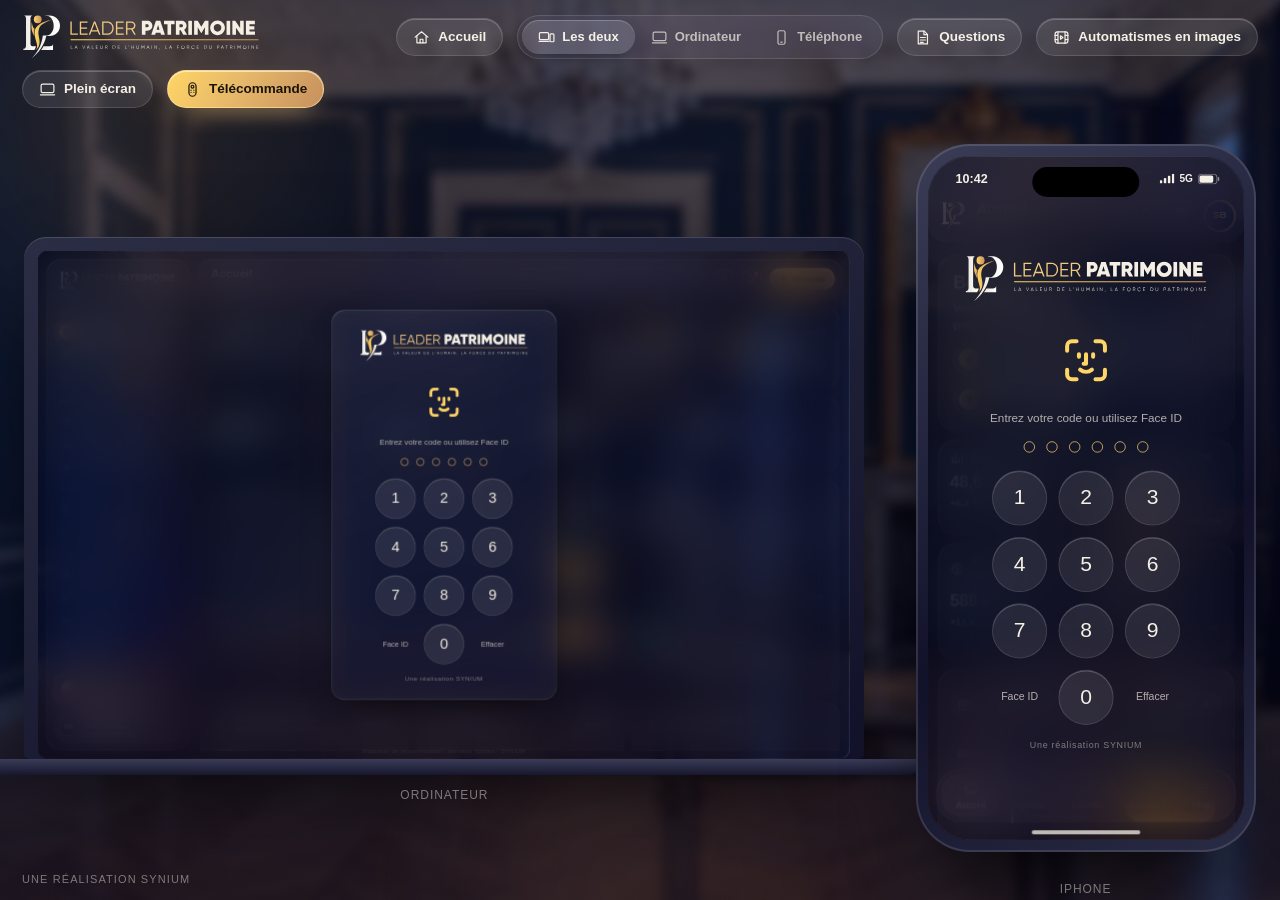
==== index.html @ 2cfa630f "Maquette de démonstration Leader Patrimoine" ====
<!doctype html>
<html lang="fr" data-theme="nuit">
<head>
  <meta charset="utf-8">
  <meta name="viewport" content="width=device-width, initial-scale=1">
  <meta name="robots" content="noindex, nofollow">
  <title>Leader Patrimoine · Votre cockpit</title>
  <link rel="icon" href="assets/mono.svg">
  <link rel="stylesheet" href="css/commun.css">
  <link rel="stylesheet" href="css/presentation.css">
</head>
<body>
  <div class="fond-vivant"><i></i><i></i><i></i><i></i></div>
  <div class="scene">
    <header class="barre">
      <button class="lien-logo" id="logo-accueil" title="Revenir à l'accueil"><img class="logo" id="logo" src="assets/logo-clair.svg" alt="Leader Patrimoine"></button>
      <div class="titre"><strong>Votre cockpit</strong>sur ordinateur et sur téléphone</div>
      <span class="espace"></span>
      <button class="btn" id="tout-accueil" title="Revenir à l'accueil sur les deux écrans"><span data-ico="accueil"></span>Accueil</button>
      <div class="segments" id="modes">
        <button data-mode="deux" class="actif"><span data-ico="ecran2"></span>Les deux</button>
        <button data-mode="pc"><span data-ico="ordinateur"></span>Ordinateur</button>
        <button data-mode="tel"><span data-ico="mobile"></span>Téléphone</button>
      </div>
      <a class="btn" href="questions.html" id="lien-questions" title="Les questions à poser à Serkan, réponses enregistrées toutes seules"><span data-ico="document"></span>Questions</a>
      <a class="btn" href="animations.html" id="lien-anim"><span data-ico="film"></span>Automatismes en images</a>
      <a class="btn" href="cockpit.html" target="_blank" rel="noopener"><span data-ico="ordinateur"></span>Plein écran</a>
      <button class="btn btn-or" id="ouvrir-tc"><span data-ico="telecommande"></span><span class="tc-libelle">Télécommande</span></button>
    </header>
    <main class="plateau" id="plateau" data-mode="deux">
      <div class="appareil portable" id="portable"><div class="ecran"><span class="camera"></span><iframe id="if-pc" title="Cockpit sur ordinateur" src="cockpit.html?ecran=pc&sync=1"></iframe></div><div class="legende-appareil">Ordinateur</div></div>
      <div class="appareil telephone" id="telephone"><div class="ecran"><span class="ilot"></span><iframe id="if-tel" title="Cockpit sur téléphone" src="cockpit.html?ecran=tel&sync=1"></iframe></div><div class="legende-appareil">iPhone</div></div>
    </main>
  </div>
  <aside class="tc verre" id="tc">
    <div class="tc-tete"><span class="tc-ico" data-ico="telecommande"></span><h2>Télécommande</h2><button class="btn btn-petit btn-or" id="fermer-tc" aria-label="Fermer la télécommande"><span data-ico="fermer"></span>Fermer</button></div>
    <p style="margin:0;color:var(--texte-2);font-size:12.5px">Pilote les deux écrans en même temps. Touche <b>T</b> pour ouvrir ou fermer.</p>
    <div id="tc-zone"></div>
  </aside>
  <div class="pied">UNE RÉALISATION SYNIUM</div>
  <script type="module">
    import { icone } from "./js/icones.js";
    import { monterTelecommande, ecouter, envoyer } from "./js/telecommande.js";
    document.querySelectorAll("[data-ico]").forEach((s) => (s.outerHTML = icone(s.dataset.ico)));

    const plateau = document.getElementById("plateau");
    const PC = { l: 1440, h: 900 };
    const TEL = { l: 390, h: 844 };
    function ajuster() {
      const mode = plateau.dataset.mode;
      const W = plateau.clientWidth - 60;
      const H = plateau.clientHeight - 70;
      const ifPc = document.getElementById("if-pc");
      const ifTel = document.getElementById("if-tel");
      // Échelle du téléphone : toute la hauteur disponible.
      const sTel = Math.min((H - 24) / TEL.h, mode === "tel" ? 1.1 : 1);
      const largeurTel = mode === "pc" ? 0 : TEL.l * sTel + 24 + 40;
      const sPc = Math.min((W - largeurTel - 28) / PC.l, (H - 30) / PC.h, 1);
      for (const [f, d, s] of [[ifPc, PC, sPc], [ifTel, TEL, sTel]]) {
        f.style.width = `${d.l}px`;
        f.style.height = `${d.h}px`;
        f.style.transform = `scale(${s})`;
        f.parentElement.style.width = `${d.l * s}px`;
        f.parentElement.style.height = `${d.h * s}px`;
      }
    }
    window.addEventListener("resize", ajuster);
    ajuster();
    // Toujours repartir de la page du code sur les deux écrans, même si le navigateur ressort la page de sa mémoire.
    window.addEventListener("pageshow", (e) => e.persisted && location.reload());

    document.getElementById("modes").addEventListener("click", (e) => {
      const b = e.target.closest("button");
      if (!b) return;
      document.querySelectorAll("#modes button").forEach((x) => x.classList.toggle("actif", x === b));
      plateau.dataset.mode = b.dataset.mode;
      ajuster();
    });

    const tc = document.getElementById("tc");
    monterTelecommande(document.getElementById("tc-zone"));
    const boutonTc = document.getElementById("ouvrir-tc");
    // Ouvrir / fermer : le bouton du haut change de texte pour qu'on sache toujours comment la refermer.
    function montrerTelecommande(ouverte) {
      // Sur ordinateur, la télécommande s'ouvre SOUS la barre du haut : le bouton qui l'a ouverte reste visible
      // et un second clic dessus la referme.
      const barre = document.querySelector(".barre").getBoundingClientRect();
      tc.style.top = innerWidth > 900 ? `${Math.round(barre.bottom) + 4}px` : "";
      tc.classList.toggle("ouverte", ouverte);
      boutonTc.querySelector(".tc-libelle").textContent = ouverte ? "Fermer la télécommande" : "Télécommande";
    }
    const basculer = () => montrerTelecommande(!tc.classList.contains("ouverte"));
    window.fermerTelecommande = () => montrerTelecommande(false);
    boutonTc.onclick = basculer;
    document.getElementById("fermer-tc").onclick = window.fermerTelecommande;
    // Un clic en dehors de la télécommande la referme (les écrans du cockpit le font de leur côté).
    document.addEventListener("pointerdown", (e) => {
      if (tc.classList.contains("ouverte") && !e.target.closest("#tc, #ouvrir-tc")) window.fermerTelecommande();
    });
    // Logo : retour à l'accueil du cockpit sur les deux écrans.
    // Logo et bouton « Accueil » : les deux écrans reviennent à l'accueil, tout ce qui était ouvert se ferme.
    const toutAccueil = () => {
      document.querySelector(".calque-anim")?.remove();
      window.fermerTelecommande?.();
      envoyer({ t: "aller", vue: "accueil" });
    };
    document.getElementById("logo-accueil").onclick = toutAccueil;
    document.getElementById("tout-accueil").onclick = toutAccueil;
    document.addEventListener("keydown", (e) => {
      if (e.key.toLowerCase() === "t" && !e.target.closest("input")) basculer();
      if (e.key === "Escape") {
        document.querySelector(".calque-anim")?.remove();
        window.fermerTelecommande();
      }
    });

    // Une animation demandée depuis un écran du cockpit s'ouvre par-dessus la présentation.
    function ouvrirAnimation(id) {
      document.querySelector(".calque-anim")?.remove();
      const c = document.createElement("div");
      c.className = "calque-anim";
      c.innerHTML = `<button class="btn btn-icone fermer" aria-label="Fermer">${icone("fermer")}</button><iframe src="animations.html?seul=1#${id}" title="Animation"></iframe>`;
      c.querySelector(".fermer").onclick = () => c.remove();
      document.body.append(c);
    }
    let derniere = 0;
    ecouter((m) => {
      if (m?.t === "theme") {
        document.documentElement.dataset.theme = m.v;
        document.getElementById("logo").src = `assets/${m.v === "jour" ? "logo" : "logo-clair"}.svg`;
      }
      if (m?.t === "ouvrir-animation" && Date.now() - derniere > 800) {
        derniere = Date.now();
        ouvrirAnimation(m.id);
      }
    });
  </script>
</body>
</html>
---- css/commun.css ----
/* Charte Leader Patrimoine : marine profond + or (dégradé du logo), matière « verre liquide ». */
:root {
  --or-1: #ffd565;
  --or-2: #c7905e;
  --or: #e6b86a;
  --or-degrade: linear-gradient(120deg, #ffd565 0%, #e6b86a 45%, #c7905e 100%);
  --marine: #0f112d;
  --police: "Segoe UI Variable Text", "Segoe UI", -apple-system, BlinkMacSystemFont, "SF Pro Text", "Helvetica Neue", Arial, sans-serif;
  --police-titre: "Segoe UI Variable Display", "Segoe UI", -apple-system, "SF Pro Display", "Helvetica Neue", Arial, sans-serif;
  --rayon: 24px;
  --rayon-m: 16px;
  --rayon-p: 11px;
  --ressort: cubic-bezier(0.22, 1.25, 0.36, 1);
  --doux: cubic-bezier(0.22, 0.8, 0.24, 1);

  /* Nuit (par défaut) */
  --fond: #05061a;
  --fond-2: #0b0d2a;
  --texte: #f5f0e6;
  --texte-2: rgba(245, 240, 230, 0.7);
  --texte-3: rgba(245, 240, 230, 0.46);
  --verre: rgba(255, 255, 255, 0.055);
  --verre-2: rgba(255, 255, 255, 0.09);
  --verre-3: rgba(255, 255, 255, 0.14);
  --verre-dense: rgba(18, 20, 52, 0.82);
  --lisere: rgba(255, 255, 255, 0.13);
  --lisere-haut: rgba(255, 255, 255, 0.22);
  --flou: blur(22px) saturate(1.7);
  --ombre: 0 24px 60px -28px rgba(0, 0, 0, 0.8), 0 2px 8px -4px rgba(0, 0, 0, 0.4);
  --or-texte: #f1c97f;
  --vert: #5ee6a0;
  --vert-doux: rgba(94, 230, 160, 0.14);
  --rouge: #ff8a8a;
  --rouge-doux: rgba(255, 138, 138, 0.14);
  --orange: #ffc46b;
  --orange-doux: rgba(255, 196, 107, 0.14);
  --bleu: #8cc8ff;
  --bleu-doux: rgba(140, 200, 255, 0.14);
  --violet: #b9a2ff;
  --violet-doux: rgba(185, 162, 255, 0.14);
  color-scheme: dark;
}

:root[data-theme="jour"] {
  --fond: #f1ece2;
  --fond-2: #e7e0d2;
  --texte: #11132f;
  --texte-2: rgba(17, 19, 47, 0.7);
  --texte-3: rgba(17, 19, 47, 0.48);
  --verre: rgba(255, 255, 255, 0.5);
  --verre-2: rgba(255, 255, 255, 0.66);
  --verre-3: rgba(255, 255, 255, 0.82);
  --verre-dense: rgba(252, 250, 245, 0.92);
  --lisere: rgba(255, 255, 255, 0.75);
  --lisere-haut: rgba(255, 255, 255, 0.95);
  --flou: blur(20px) saturate(1.8);
  --ombre: 0 22px 50px -26px rgba(15, 17, 45, 0.35), 0 2px 8px -4px rgba(15, 17, 45, 0.12);
  --or-texte: #9a6a2c;
  --vert: #14803f;
  --vert-doux: rgba(20, 128, 63, 0.1);
  --rouge: #c0362c;
  --rouge-doux: rgba(192, 54, 44, 0.1);
  --orange: #b0650d;
  --orange-doux: rgba(176, 101, 13, 0.11);
  --bleu: #1f6fb5;
  --bleu-doux: rgba(31, 111, 181, 0.1);
  --violet: #6b4fd0;
  --violet-doux: rgba(107, 79, 208, 0.1);
  color-scheme: light;
}

* { box-sizing: border-box; }
html, body { margin: 0; height: 100%; }
body {
  font-family: var(--police);
  color: var(--texte);
  background: var(--fond);
  font-size: 14px;
  line-height: 1.45;
  -webkit-font-smoothing: antialiased;
  -webkit-tap-highlight-color: transparent;
  overflow: hidden;
}
button, input, select, textarea { font: inherit; color: inherit; }
button { cursor: pointer; border: 0; background: none; padding: 0; }
a { color: inherit; }
.num { font-variant-numeric: tabular-nums; }
[hidden] { display: none !important; }

/* Fond vivant : taches d'or et de bleu nuit qui dérivent lentement sous le verre */
.fond-vivant { position: fixed; inset: 0; z-index: 0; overflow: hidden; pointer-events: none; background: radial-gradient(120% 90% at 50% 0%, var(--fond-2), var(--fond) 70%); }
.fond-vivant i { position: absolute; border-radius: 50%; filter: blur(70px); opacity: 0.55; animation: deriver 26s ease-in-out infinite alternate; }
.fond-vivant i:nth-child(1) { width: 46vmax; height: 46vmax; left: -12vmax; top: -14vmax; background: radial-gradient(circle, rgba(230, 184, 106, 0.55), transparent 65%); }
.fond-vivant i:nth-child(2) { width: 40vmax; height: 40vmax; right: -10vmax; top: 10vh; background: radial-gradient(circle, rgba(70, 86, 210, 0.5), transparent 65%); animation-duration: 32s; animation-delay: -8s; }
.fond-vivant i:nth-child(3) { width: 38vmax; height: 38vmax; left: 30vw; bottom: -18vmax; background: radial-gradient(circle, rgba(199, 144, 94, 0.45), transparent 65%); animation-duration: 29s; animation-delay: -14s; }
.fond-vivant i:nth-child(4) { width: 26vmax; height: 26vmax; left: 8vw; bottom: 6vh; background: radial-gradient(circle, rgba(120, 90, 220, 0.32), transparent 65%); animation-duration: 36s; }
:root[data-theme="jour"] .fond-vivant i { opacity: 0.5; }
:root[data-theme="jour"] .fond-vivant i:nth-child(2) { background: radial-gradient(circle, rgba(60, 80, 190, 0.3), transparent 65%); }
:root[data-theme="jour"] .fond-vivant i:nth-child(4) { background: radial-gradient(circle, rgba(255, 213, 101, 0.4), transparent 65%); }
@keyframes deriver {
  0% { transform: translate3d(0, 0, 0) scale(1); }
  50% { transform: translate3d(6vw, 4vh, 0) scale(1.12); }
  100% { transform: translate3d(-4vw, 8vh, 0) scale(0.94); }
}

/* Matière verre */
.verre {
  background: linear-gradient(160deg, var(--verre-2), var(--verre) 55%);
  -webkit-backdrop-filter: var(--flou);
  backdrop-filter: var(--flou);
  border: 1px solid var(--lisere);
  box-shadow: inset 0 1px 0 var(--lisere-haut), var(--ombre);
  border-radius: var(--rayon);
}

.texte-or { background: var(--or-degrade); -webkit-background-clip: text; background-clip: text; color: transparent; }
:root[data-theme="jour"] .texte-or { background: linear-gradient(120deg, #b8862e, #8e5f2c); -webkit-background-clip: text; background-clip: text; }

/* Boutons */
.btn {
  display: inline-flex; align-items: center; justify-content: center; gap: 8px;
  height: 38px; padding: 0 16px; border-radius: 999px; font-weight: 600; font-size: 13.5px; white-space: nowrap;
  background: var(--verre-2); border: 1px solid var(--lisere); box-shadow: inset 0 1px 0 var(--lisere-haut);
  transition: transform 0.2s var(--ressort), background 0.2s;
}
.btn:hover { background: var(--verre-3); }
.btn:active { transform: scale(0.96); }
.btn-or { color: #1a1306; background: var(--or-degrade); border-color: rgba(255, 230, 170, 0.6); box-shadow: inset 0 1px 0 rgba(255, 255, 255, 0.6), 0 10px 26px -12px rgba(230, 184, 106, 0.9); }
.btn-or:hover { background: var(--or-degrade); filter: brightness(1.06); }
.btn-petit { height: 30px; padding: 0 12px; font-size: 12.5px; }
.btn-icone { width: 38px; padding: 0; }
.btn svg { width: 17px; height: 17px; }

.pastille { display: inline-flex; align-items: center; gap: 5px; padding: 2px 9px; border-radius: 999px; font-size: 11.5px; font-weight: 600; white-space: nowrap; background: var(--verre-2); color: var(--texte-2); }
.pastille.vert { background: var(--vert-doux); color: var(--vert); }
.pastille.rouge { background: var(--rouge-doux); color: var(--rouge); }
.pastille.orange { background: var(--orange-doux); color: var(--orange); }
.pastille.bleu { background: var(--bleu-doux); color: var(--bleu); }
.pastille.violet { background: var(--violet-doux); color: var(--violet); }
.pastille.or { background: rgba(230, 184, 106, 0.16); color: var(--or-texte); }
.point { width: 7px; height: 7px; border-radius: 50%; background: currentColor; display: inline-block; }

.ico { width: 18px; height: 18px; flex: none; }

@media (prefers-reduced-motion: reduce) {
  *, *::before, *::after { animation-duration: 0.01ms !important; animation-iteration-count: 1 !important; transition-duration: 0.01ms !important; }
}

/* Signature des e-mails automatiques (aperçus sur fond clair) */
.signature-mail { display: flex; align-items: center; gap: 12px; margin-top: 16px; padding-top: 14px; border-top: 1px solid #e6dfcf; }
.signature-mono { width: 46px; height: 46px; flex: none; }
.signature-texte { display: flex; flex-direction: column; gap: 1px; padding-left: 12px; border-left: 2px solid #c7905e; line-height: 1.35; }
.signature-texte strong { font-size: 13.5px; color: #0f112d; letter-spacing: 0.02em; }
.signature-fonction { font-size: 11.5px; color: #5b5c70; }
.signature-cabinet { font-size: 11px; font-weight: 800; letter-spacing: 0.14em; color: #9a6a2c; margin-top: 2px; }
.signature-coord { font-size: 11px; color: #5b5c70; }
.signature-coord u { color: #9a6a2c; text-decoration-color: #e6b86a; }
.signature-legal { margin: 10px 0 0; font-size: 9.5px; line-height: 1.4; color: #8a8b9c; }

/* Fond photo : le salon du site du cabinet, flouté et voilé pour ne jamais gêner la lecture.
   Même famille visuelle que le site (bleu marine, moulures, or). Version portrait sur téléphone. */
.fond-vivant::before { content: ""; position: absolute; inset: -40px; z-index: 0; background: url("../assets/fond-pc.webp") center 40% / cover no-repeat; filter: blur(5px) saturate(1.1); transform: scale(1.03); }
.fond-vivant::after { content: ""; position: absolute; inset: 0; z-index: 0; background: radial-gradient(120% 90% at 50% 10%, rgba(11, 13, 42, 0.38), rgba(5, 6, 26, 0.62) 75%), linear-gradient(180deg, rgba(5, 6, 26, 0.1), rgba(5, 6, 26, 0.35)); }
.fond-vivant i { z-index: 1; opacity: 0.28; }
:root[data-theme="jour"] .fond-vivant::before { filter: blur(5px) saturate(0.95) brightness(1.2); }
:root[data-theme="jour"] .fond-vivant::after { background: radial-gradient(120% 90% at 50% 0%, rgba(241, 236, 226, 0.6), rgba(241, 236, 226, 0.78) 75%); }
:root[data-theme="jour"] .fond-vivant i { opacity: 0.3; }
@media (max-aspect-ratio: 4/5), (max-width: 700px) {
  .fond-vivant::before { background-image: url("../assets/fond-mobile.webp"); background-position: center 30%; }
}

/* Bouton « Présentation » (pages ouvertes seules) : toujours visible, en bas à droite */
.vers-presentation { position: fixed; z-index: 200; bottom: 18px; right: 18px; display: inline-flex; align-items: center; gap: 7px; height: 32px; padding: 0 14px; border-radius: 999px; font-size: 12.5px; font-weight: 650; text-decoration: none; color: #1a1306; background: var(--or-degrade); box-shadow: 0 10px 26px -10px rgba(230, 184, 106, 0.9), inset 0 1px 0 rgba(255, 255, 255, 0.6); opacity: 0.92; transition: opacity 0.2s, transform 0.2s var(--ressort); }
.vers-presentation:hover { opacity: 1; transform: scale(1.04); }
.vers-presentation svg { width: 17px; height: 17px; }
@media (max-width: 760px) {
  .vers-presentation { bottom: 96px; right: 12px; height: 40px; padding: 0 12px; }
  .vers-presentation span { display: none; }
}
---- css/presentation.css ----
/* Page de présentation : ordinateur + téléphone côte à côte, télécommande. */
body { overflow: hidden; }
.scene { position: relative; z-index: 1; height: 100%; display: flex; flex-direction: column; }
.barre { display: flex; align-items: center; gap: 14px; padding: 14px 22px; }
.barre .logo { height: 46px; }
.barre .titre { font-size: 13px; color: var(--texte-2); border-left: 1px solid var(--lisere); padding-left: 14px; line-height: 1.3; }
.barre .titre strong { display: block; color: var(--texte); font-size: 15px; }
.barre .espace { flex: 1; }
.segments { display: inline-flex; padding: 4px; border-radius: 999px; background: var(--verre); border: 1px solid var(--lisere); -webkit-backdrop-filter: var(--flou); backdrop-filter: var(--flou); }
.segments button { display: inline-flex; align-items: center; gap: 7px; padding: 8px 16px; border-radius: 999px; font-weight: 600; font-size: 13px; color: var(--texte-2); transition: all 0.3s var(--doux); }
.segments button.actif { background: var(--verre-3); color: var(--texte); box-shadow: inset 0 1px 0 var(--lisere-haut), 0 6px 16px -8px rgba(0, 0, 0, 0.6); }
.segments svg { width: 17px; height: 17px; }

.plateau { flex: 1; min-height: 0; display: flex; align-items: center; justify-content: center; gap: 4vw; padding: 8px 30px 34px; }
.appareil { position: relative; flex: none; transition: all 0.6s var(--doux); }
.portable { padding: 14px 14px 0; border-radius: 22px 22px 6px 6px; background: linear-gradient(160deg, #2b2d45, #12132a); box-shadow: 0 40px 90px -30px rgba(0, 0, 0, 0.9), inset 0 1px 0 rgba(255, 255, 255, 0.15); }
.portable .ecran { border-radius: 10px; overflow: hidden; position: relative; background: #05061a; }
.portable::after { content: ""; position: absolute; left: -7%; right: -7%; bottom: -16px; height: 16px; border-radius: 0 0 22px 22px; background: linear-gradient(180deg, #3a3c58, #17182e); box-shadow: 0 20px 40px -10px rgba(0, 0, 0, 0.8); }
.portable .camera { position: absolute; top: 5px; left: 50%; width: 6px; height: 6px; margin-left: -3px; border-radius: 50%; background: #0a0b18; box-shadow: 0 0 0 1px rgba(255, 255, 255, 0.08); }
.telephone { padding: 12px; border-radius: 54px; background: linear-gradient(150deg, #3b3d57, #11122a 60%, #2a2b44); box-shadow: 0 40px 90px -30px rgba(0, 0, 0, 0.95), inset 0 0 0 2px rgba(255, 255, 255, 0.12); }
.telephone .ecran { border-radius: 43px; overflow: hidden; position: relative; background: #05061a; }
.telephone .ilot { position: absolute; z-index: 5; top: 11px; left: 50%; transform: translateX(-50%); width: 34%; height: 30px; border-radius: 20px; background: #000; pointer-events: none; }
.ecran iframe { border: 0; display: block; transform-origin: 0 0; background: #05061a; }
.legende-appareil { position: absolute; left: 0; right: 0; bottom: -46px; text-align: center; font-size: 12px; color: var(--texte-3); letter-spacing: 0.08em; text-transform: uppercase; }
.plateau[data-mode="pc"] .telephone, .plateau[data-mode="tel"] .portable { display: none; }

/* Télécommande */
.tc { position: fixed; z-index: 40; top: 12px; right: 12px; bottom: 12px; width: 360px; padding: 16px; overflow-y: auto; transform: translateX(calc(100% + 24px)); transition: transform 0.5s var(--ressort); background: var(--verre-dense); }
.tc.ouverte { transform: none; }
.tc-tete { display: flex; align-items: center; gap: 10px; margin-bottom: 8px; }
.tc-tete h2 { margin: 0; font-size: 16px; flex: 1; }
.tc-section { margin-bottom: 16px; }
.tc-section h3 { font-size: 11px; letter-spacing: 0.1em; text-transform: uppercase; color: var(--texte-3); margin: 14px 0 8px; }
.tc-scenario { display: flex; align-items: center; gap: 10px; width: 100%; padding: 9px 10px; border-radius: 16px; text-align: left; margin-bottom: 6px; background: var(--verre); border: 1px solid var(--lisere); transition: all 0.2s var(--ressort); }
.tc-scenario:hover { background: var(--verre-2); transform: translateX(-2px); }
.tc-scenario strong { display: block; font-size: 13px; }
.tc-scenario small { display: block; font-size: 11.5px; color: var(--texte-3); }
.tc-num { width: 22px; height: 22px; border-radius: 7px; display: grid; place-items: center; font-size: 11px; font-weight: 700; border: 1px solid var(--lisere); color: var(--texte-3); flex: none; }
.tc-ico { width: 32px; height: 32px; border-radius: 10px; display: grid; place-items: center; background: rgba(230, 184, 106, 0.16); color: var(--or-texte); flex: none; }
.tc-ico svg { width: 17px; height: 17px; }
.tc-puces { display: flex; flex-wrap: wrap; gap: 6px; }
.tc-puces button { display: inline-flex; align-items: center; gap: 6px; padding: 6px 11px; border-radius: 999px; background: var(--verre-2); border: 1px solid var(--lisere); font-size: 12.5px; font-weight: 600; }
.tc-puces svg { width: 15px; height: 15px; }
.tc-ok { box-shadow: 0 0 0 2px var(--or-1) !important; }
.tc-champ { display: flex; flex-direction: column; gap: 6px; font-size: 12.5px; color: var(--texte-2); margin-bottom: 10px; }
.tc-champ input { height: 38px; border-radius: 12px; border: 1px solid var(--lisere); background: var(--verre); padding: 0 12px; outline: none; }
.tc-lien { display: flex; align-items: center; gap: 8px; margin-top: 12px; font-size: 12.5px; color: var(--or-texte); font-weight: 600; }
.tc-lien svg { width: 17px; height: 17px; }

/* Animations ouvertes par-dessus la présentation */
.calque-anim { position: fixed; inset: 0; z-index: 60; background: rgba(3, 4, 16, 0.6); -webkit-backdrop-filter: blur(10px); backdrop-filter: blur(10px); display: grid; place-items: center; padding: 3vh 3vw; animation: fondu 0.3s both; }
@keyframes fondu { from { opacity: 0; } }
.calque-anim iframe { width: 100%; height: 100%; border: 0; border-radius: 28px; box-shadow: 0 40px 100px -30px #000; }
.calque-anim .fermer { position: absolute; top: 18px; right: 22px; z-index: 2; }
.pied { position: fixed; left: 22px; bottom: 12px; font-size: 11px; letter-spacing: 0.1em; color: var(--texte-3); z-index: 2; }

@media (max-width: 900px) {
  .barre { flex-wrap: wrap; padding: 12px; }
  .barre .titre { display: none; }
  .plateau { gap: 20px; padding: 10px; }
  .tc { width: auto; left: 12px; }
}

/* Le haut de page ne déborde jamais : la télécommande et son bouton « fermer » restent toujours visibles. */
html, body { overflow-x: hidden; }
.barre { flex-wrap: wrap; row-gap: 10px; }
.lien-logo { display: block; line-height: 0; }
.tc { max-width: calc(100vw - 24px); }
.tc-tete { position: sticky; top: -16px; z-index: 2; margin: -16px -16px 8px; padding: 16px 16px 10px; background: inherit; border-radius: 24px 24px 0 0; }
@media (max-width: 1500px) {
  .barre .titre { display: none; }
}
@media (max-width: 1200px) {
  .barre .btn { padding: 0 12px; }
  .segments button { padding: 8px 12px; }
}

/* Boutons-liens de la barre : jamais soulignés */
a.btn { text-decoration: none; }
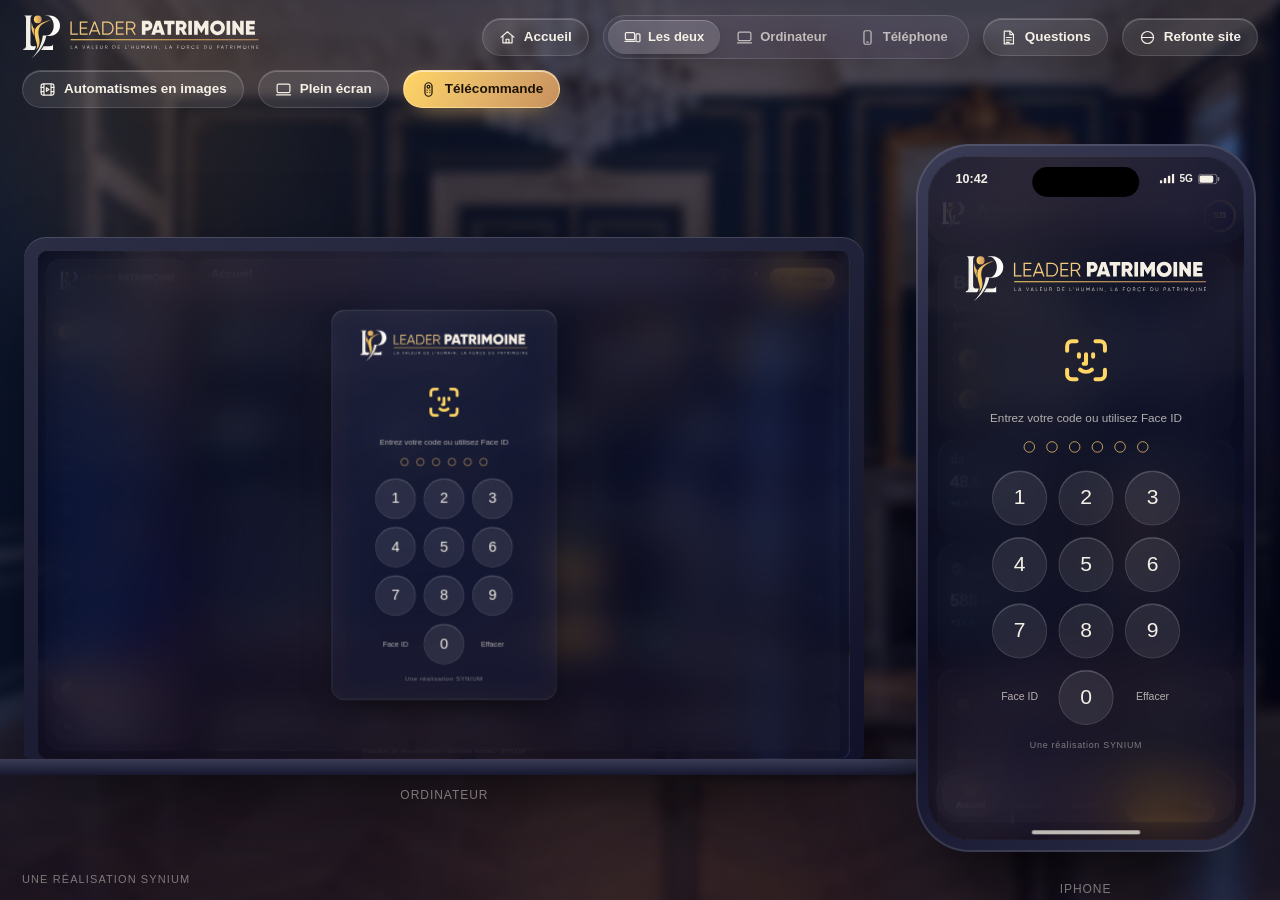
==== commit ffbe452b: "Mise à jour de la maquette" ====
--- a/index.html
+++ b/index.html
@@ -23,6 +23,7 @@
         <button data-mode="tel"><span data-ico="mobile"></span>Téléphone</button>
       </div>
       <a class="btn" href="questions.html" id="lien-questions" title="Les questions à poser à Serkan, réponses enregistrées toutes seules"><span data-ico="document"></span>Questions</a>
+      <a class="btn" href="refonte.html" id="lien-refonte" title="La maquette du futur site du cabinet"><span data-ico="globe"></span>Refonte site</a>
       <a class="btn" href="animations.html" id="lien-anim"><span data-ico="film"></span>Automatismes en images</a>
       <a class="btn" href="cockpit.html" target="_blank" rel="noopener"><span data-ico="ordinateur"></span>Plein écran</a>
       <button class="btn btn-or" id="ouvrir-tc"><span data-ico="telecommande"></span><span class="tc-libelle">Télécommande</span></button>
